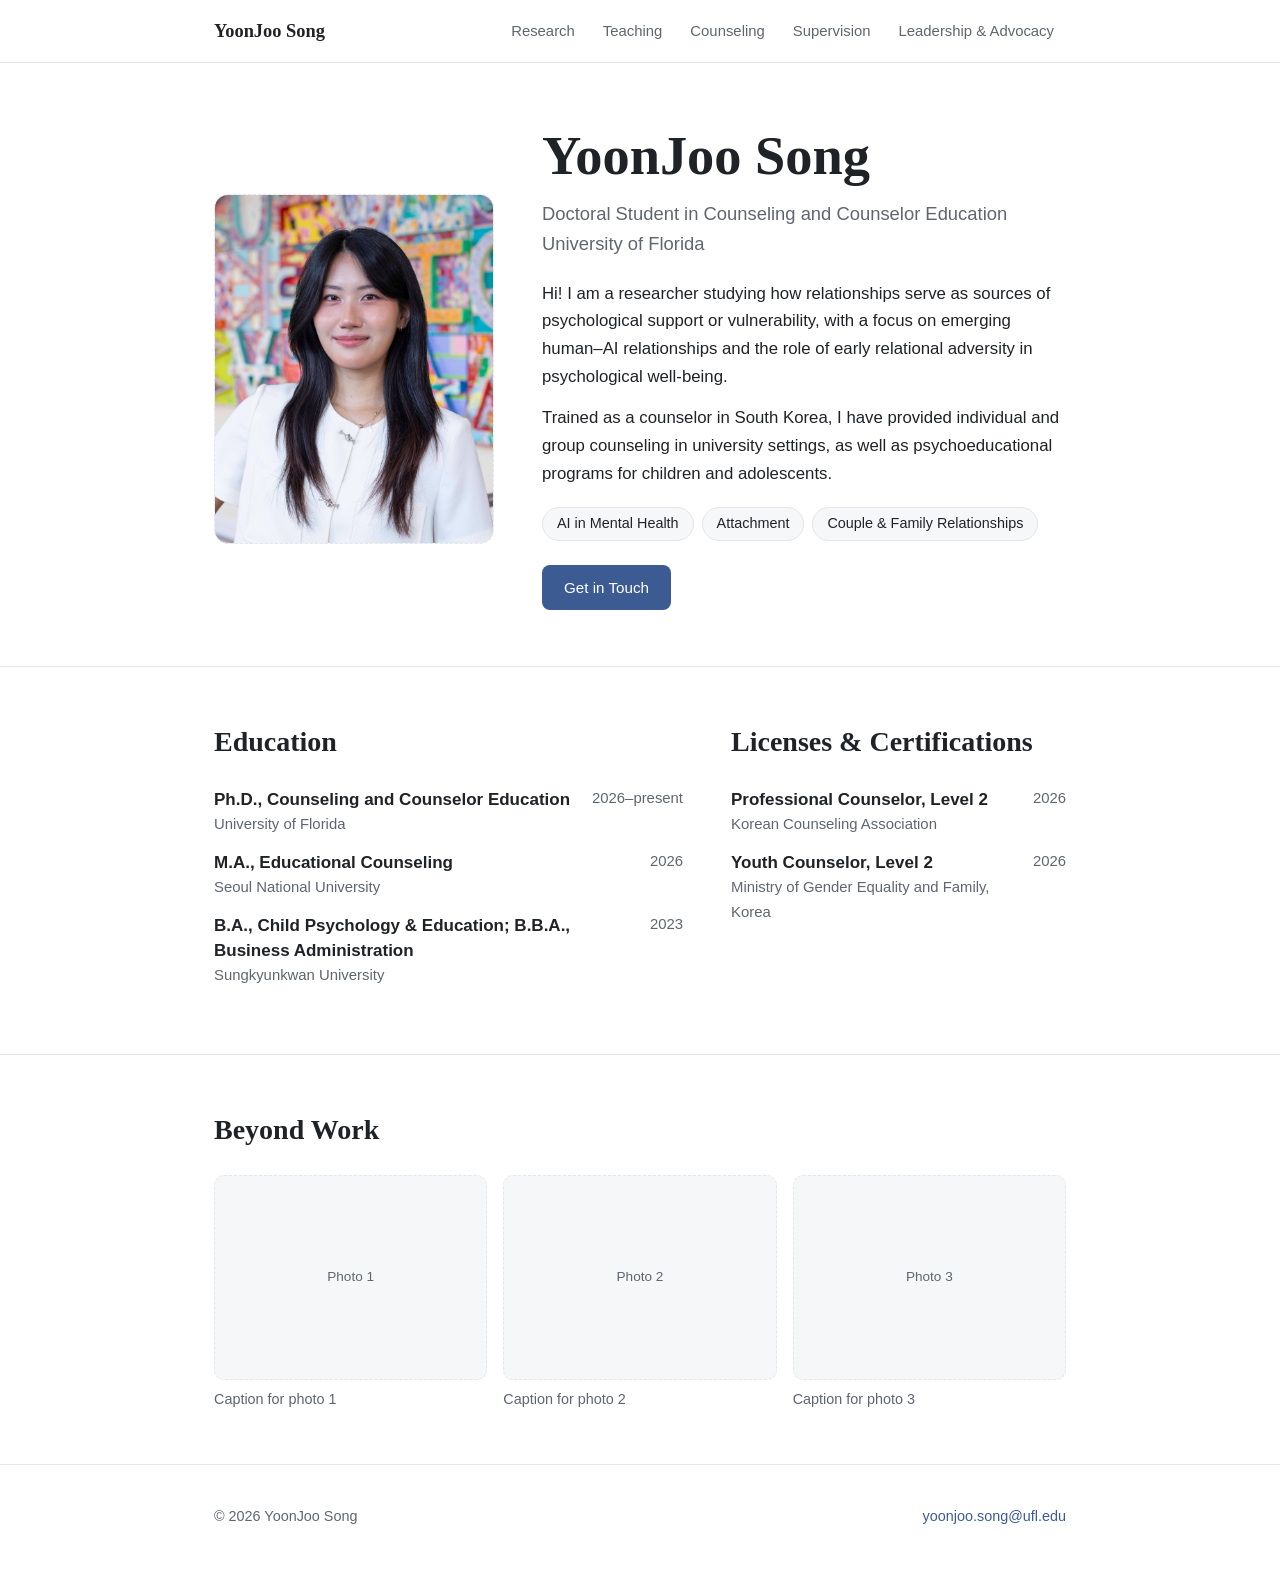
==== index.html @ cb29a77c "Home: move Education and Licenses below intro; add greeting and counseling background Youth Counselo" ====
<!DOCTYPE html>
<html lang="en">
<head>
  <meta charset="UTF-8">
  <meta name="viewport" content="width=device-width, initial-scale=1.0">
  <title>YoonJoo Song | Counseling and Counselor Education</title>
  <meta name="description" content="YoonJoo Song, doctoral student in Counseling and Counselor Education at the University of Florida. Research on AI in mental health, attachment, and couple and family relationships.">
  <link rel="stylesheet" href="style.css">
</head>
<body>

  <nav>
    <div class="wrap">
      <a class="brand" href="index.html">YoonJoo Song</a>
      <ul>
        <li><a href="research.html">Research</a></li>
        <li><a href="teaching.html">Teaching</a></li>
        <li><a href="counseling.html">Counseling</a></li>
        <li><a href="supervision.html">Supervision</a></li>
        <li><a href="leadership.html">Leadership &amp; Advocacy</a></li>
      </ul>
    </div>
  </nav>

  <!-- ===== HERO: headshot (left) + name and introduction (right) ===== -->
  <header class="hero">
    <div class="wrap hero-grid">
      <!-- Headshot: upload your photo to this repository as headshot.jpg -->
      <div class="photo headshot">Headshot
        <img src="headshot.jpg" alt="YoonJoo Song" onerror="this.remove()">
      </div>

      <div class="hero-text">
        <h1>YoonJoo Song</h1>
        <p class="role">Doctoral Student in Counseling and Counselor Education<br>University of Florida</p>
        <p class="statement">Hi! I am a researcher studying how relationships serve as sources of psychological support or vulnerability, with a focus on emerging human–AI relationships and the role of early relational adversity in psychological well-being.</p>
        <p class="statement">Trained as a counselor in South Korea, I have provided individual and group counseling in university settings, as well as psychoeducational programs for children and adolescents.</p>
        <div class="tags">
          <span class="tag">AI in Mental Health</span>
          <span class="tag">Attachment</span>
          <span class="tag">Couple &amp; Family Relationships</span>
        </div>
        <a class="btn" href="mailto:yoonjoo.song@ufl.edu">Get in Touch</a>
      </div>
    </div>
  </header>

  <main>

    <!-- ===== CV SUMMARY: copy a <li> to add a line ===== -->
    <section id="credentials">
      <div class="wrap cv-summary">
        <div>
          <h2>Education</h2>
          <ul>
            <li><div><strong>Ph.D., Counseling and Counselor Education</strong><span>University of Florida</span></div><span class="year">2026–present</span></li>
            <li><div><strong>M.A., Educational Counseling</strong><span>Seoul National University</span></div><span class="year">2026</span></li>
            <li><div><strong>B.A., Child Psychology &amp; Education; B.B.A., Business Administration</strong><span>Sungkyunkwan University</span></div><span class="year">2023</span></li>
          </ul>
        </div>
        <div>
          <h2>Licenses &amp; Certifications</h2>
          <ul>
            <li><div><strong>Professional Counselor, Level 2</strong><span>Korean Counseling Association</span></div><span class="year">2026</span></li>
            <li><div><strong>Youth Counselor, Level 2</strong><span>Ministry of Gender Equality and Family, Korea</span></div><span class="year">2026</span></li>
          </ul>
        </div>
      </div>
    </section>

    <!-- ===== GALLERY: upload photos to this repository as photo1.jpg, photo2.jpg ... and edit the captions ===== -->
    <section id="gallery">
      <div class="wrap">
        <h2>Beyond Work</h2>
        <div class="gallery">
          <figure>
            <div class="photo">Photo 1<img src="photo1.jpg" alt="" onerror="this.remove()"></div>
            <figcaption>Caption for photo 1</figcaption>
          </figure>
          <figure>
            <div class="photo">Photo 2<img src="photo2.jpg" alt="" onerror="this.remove()"></div>
            <figcaption>Caption for photo 2</figcaption>
          </figure>
          <figure>
            <div class="photo">Photo 3<img src="photo3.jpg" alt="" onerror="this.remove()"></div>
            <figcaption>Caption for photo 3</figcaption>
          </figure>
        </div>
      </div>
    </section>

  </main>

  <footer>
    <div class="wrap">
      <span>© 2026 YoonJoo Song</span>
      <a href="mailto:yoonjoo.song@ufl.edu">yoonjoo.song@ufl.edu</a>
    </div>
  </footer>

</body>
</html>
---- style.css ----
/* ===== Theme: change these values to restyle the whole site ===== */
:root {
  --bg: #ffffff;
  --bg-soft: #f6f7f9;
  --text: #1f2328;
  --muted: #5f6670;
  --accent: #3b5b92;
  --line: #e3e6ea;
  --font-body: -apple-system, BlinkMacSystemFont, "Segoe UI", Roboto, "Helvetica Neue", Arial, sans-serif;
  --font-head: Georgia, "Times New Roman", serif;
  --max: 900px;
}

* { box-sizing: border-box; }
body { min-height: 100vh; display: flex; flex-direction: column; margin: 0; background: var(--bg); color: var(--text); font-family: var(--font-body); font-size: 17px; line-height: 1.65; }
a { color: var(--accent); text-decoration: none; }
a:hover { text-decoration: underline; }
.wrap { max-width: var(--max); margin: 0 auto; padding: 0 24px; }

/* ----- Top tabs ----- */
nav { position: sticky; top: 0; z-index: 10; background: rgba(255,255,255,0.94); backdrop-filter: blur(8px); border-bottom: 1px solid var(--line); }
nav .wrap { display: flex; align-items: center; justify-content: space-between; min-height: 62px; gap: 20px; }
nav .brand { font-family: var(--font-head); font-weight: 700; font-size: 1.15rem; color: var(--text); white-space: nowrap; }
nav .brand:hover { text-decoration: none; }
nav ul { list-style: none; display: flex; gap: 4px; margin: 0; padding: 0; overflow-x: auto; }
nav ul a { display: block; padding: 8px 12px; border-radius: 6px; color: var(--muted); font-size: 0.93rem; white-space: nowrap; }
nav ul a:hover { color: var(--accent); background: var(--bg-soft); text-decoration: none; }
nav ul a.active { color: var(--accent); font-weight: 600; background: var(--bg-soft); }

/* ----- Photo placeholders (shown until the image file exists) ----- */
.photo { position: relative; overflow: hidden; background: var(--bg-soft); border: 1px dashed var(--line); display: flex; align-items: center; justify-content: center; color: var(--muted); font-size: 0.85rem; text-align: center; }
.photo img { position: absolute; inset: 0; width: 100%; height: 100%; object-fit: cover; }

/* ----- Home: hero ----- */
.hero { padding: 64px 0 56px; }
.hero-grid { display: grid; grid-template-columns: 280px 1fr; column-gap: 48px; row-gap: 28px; align-items: center; }
.headshot { width: 100%; aspect-ratio: 4 / 5; border-radius: 14px; }
.statement { font-size: 1.05rem; margin: 0 0 14px; }
.hero-text .tags { margin-top: 20px; }
.cv-summary { display: grid; grid-template-columns: 1.4fr 1fr; gap: 48px; }
.cv-summary ul { list-style: none; margin: 0; padding: 0; }
.cv-summary li { display: flex; justify-content: space-between; gap: 16px; margin-bottom: 14px; line-height: 1.45; }
.cv-summary li strong { display: block; font-weight: 600; }
.cv-summary li div span { color: var(--muted); font-size: 0.93rem; }
.cv-summary .year { color: var(--muted); font-size: 0.93rem; white-space: nowrap; }
.hero h1 { font-family: var(--font-head); font-size: clamp(2.4rem, 6vw, 3.4rem); line-height: 1.1; margin: 0 0 12px; }
.hero .role { font-size: 1.15rem; color: var(--muted); margin: 0 0 20px; }
.tags { display: flex; flex-wrap: wrap; gap: 8px; margin-bottom: 24px; }
.tag { background: var(--bg-soft); border: 1px solid var(--line); border-radius: 999px; padding: 4px 14px; font-size: 0.9rem; }
.btn { display: inline-block; padding: 10px 22px; border-radius: 8px; background: var(--accent); color: #fff; font-size: 0.95rem; }
.btn:hover { text-decoration: none; opacity: 0.88; }

/* ----- Sections ----- */
section { padding: 52px 0; border-top: 1px solid var(--line); }
section h2 { font-family: var(--font-head); font-size: 1.75rem; margin: 0 0 22px; }

/* Gallery */
.gallery { display: grid; grid-template-columns: repeat(auto-fill, minmax(250px, 1fr)); gap: 16px; }
.gallery figure { margin: 0; }
.gallery .photo { aspect-ratio: 4 / 3; border-radius: 10px; }
.gallery figcaption { font-size: 0.9rem; color: var(--muted); margin-top: 8px; }

/* ----- Subpages ----- */
.page-head { padding: 64px 0 36px; }
.page-head h1 { font-family: var(--font-head); font-size: clamp(2.2rem, 5vw, 3rem); margin: 0 0 10px; }
.page-head p { color: var(--muted); margin: 0; font-size: 1.1rem; }
.placeholder { color: var(--muted); background: var(--bg-soft); border-radius: 10px; padding: 28px; text-align: center; }

/* Entry format for subpage content */
.entry { margin-bottom: 26px; }
.entry-head { display: flex; justify-content: space-between; align-items: baseline; gap: 16px; }
.entry-title { font-weight: 600; flex: 1 1 0; min-width: 0; }
.date { color: var(--muted); font-size: 0.9rem; white-space: nowrap; flex-shrink: 0; }
.entry-sub { color: var(--muted); font-size: 0.95rem; }
.entry ul { margin: 6px 0 0; padding-left: 20px; }

/* ----- Footer ----- */
footer { padding: 40px 0 56px; border-top: 1px solid var(--line); color: var(--muted); font-size: 0.9rem; }
footer .wrap { display: flex; justify-content: space-between; flex-wrap: wrap; gap: 8px; }

/* ----- Mobile ----- */
@media (max-width: 720px) {
  body { font-size: 16px; }
  nav .wrap { flex-direction: column; align-items: flex-start; gap: 0; padding-top: 10px; }
  nav ul { width: 100%; padding-bottom: 6px; }
  nav ul a { padding: 8px 10px; }
  .hero { padding: 40px 0 40px; }
  .hero-grid { grid-template-columns: 1fr; }
  .cv-summary { grid-template-columns: 1fr; gap: 28px; }
  .hero-text { text-align: center; }
  .statement { text-align: left; }
  .headshot { width: 240px; margin: 0 auto; }
  .tags { justify-content: center; }
  .entry-head { flex-direction: column; gap: 0; }
  .entry-title { flex: none; }
}
main { flex: 1; }
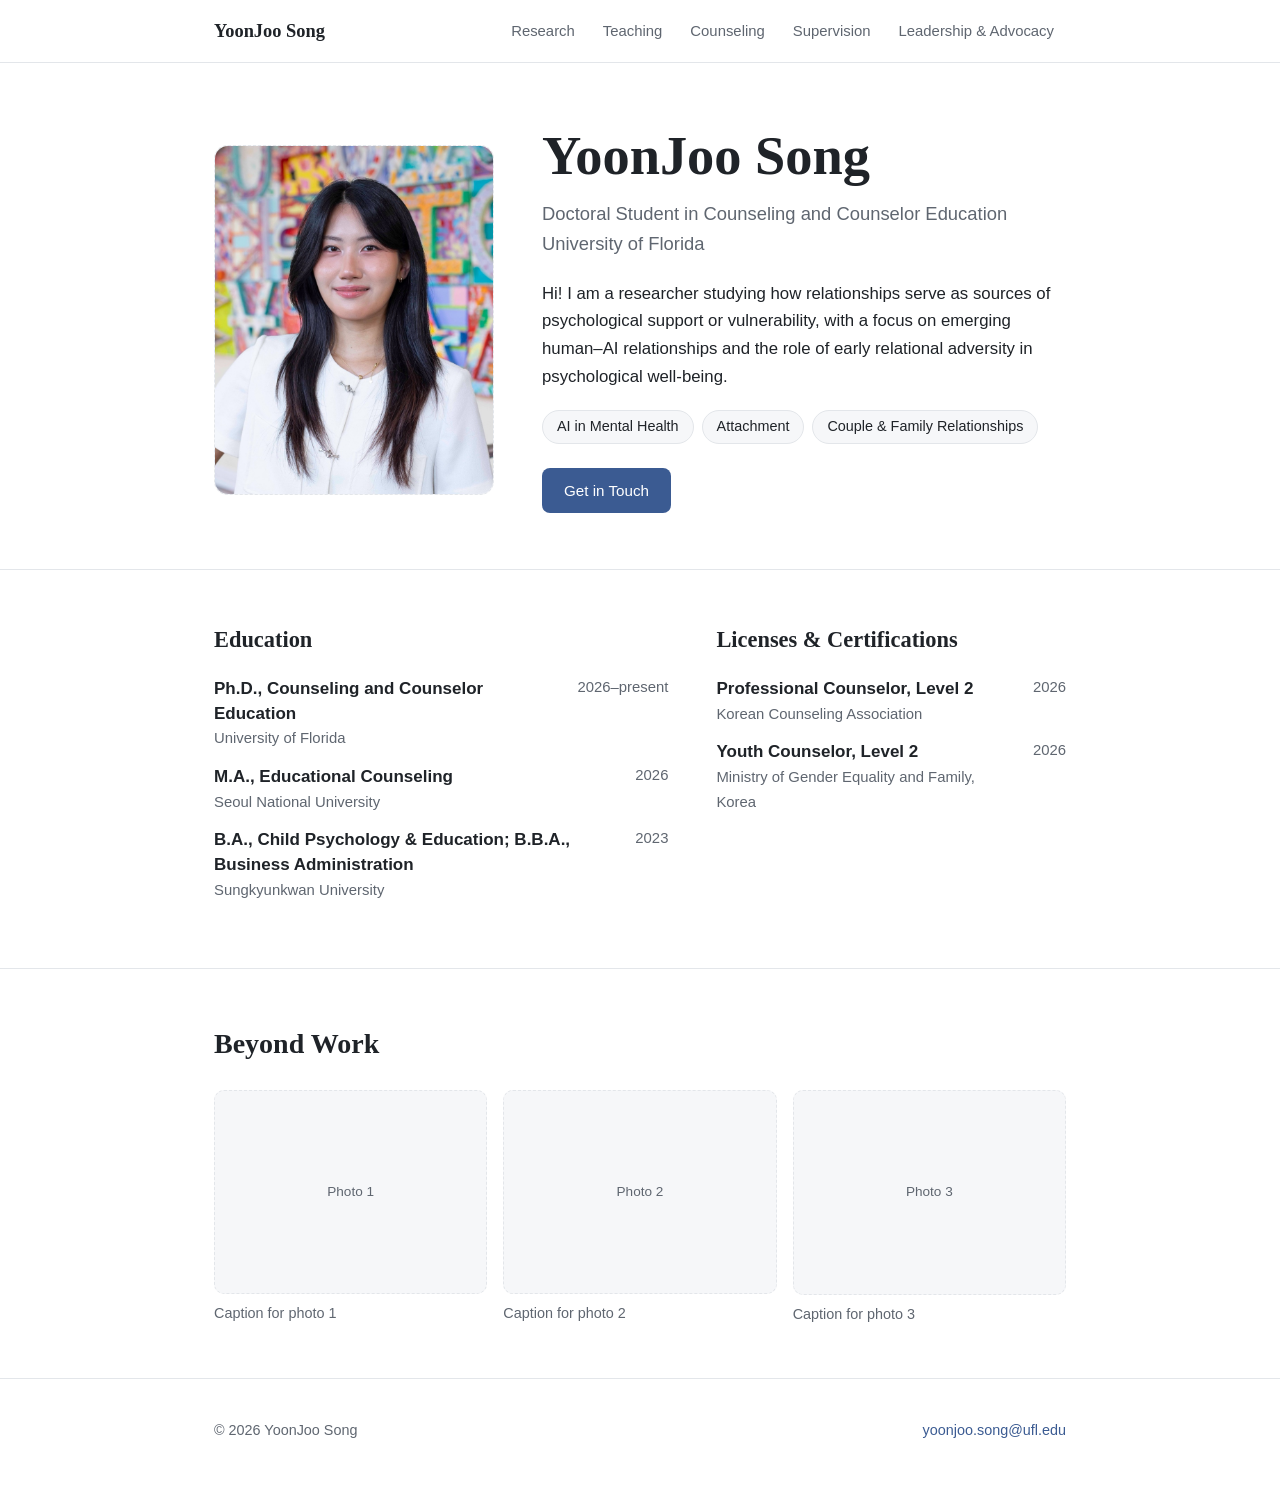
==== commit 19695d5f: "Home: keep only the first intro paragraph Co-Authored-By: Claude Opus 5.5 <noreply@anthropic.com>" ====
--- a/index.html
+++ b/index.html
@@ -34,7 +34,6 @@
         <h1>YoonJoo Song</h1>
         <p class="role">Doctoral Student in Counseling and Counselor Education<br>University of Florida</p>
         <p class="statement">Hi! I am a researcher studying how relationships serve as sources of psychological support or vulnerability, with a focus on emerging human–AI relationships and the role of early relational adversity in psychological well-being.</p>
-        <p class="statement">Trained as a counselor in South Korea, I have provided individual and group counseling in university settings, as well as psychoeducational programs for children and adolescents.</p>
         <div class="tags">
           <span class="tag">AI in Mental Health</span>
           <span class="tag">Attachment</span>
--- a/style.css
+++ b/style.css
@@ -37,7 +37,8 @@
 .headshot { width: 100%; aspect-ratio: 4 / 5; border-radius: 14px; }
 .statement { font-size: 1.05rem; margin: 0 0 14px; }
 .hero-text .tags { margin-top: 20px; }
-.cv-summary { display: grid; grid-template-columns: 1.4fr 1fr; gap: 48px; }
+.cv-summary { display: grid; grid-template-columns: 1.3fr 1fr; gap: 48px; }
+.cv-summary h2 { font-size: 1.4rem; margin-bottom: 18px; }
 .cv-summary ul { list-style: none; margin: 0; padding: 0; }
 .cv-summary li { display: flex; justify-content: space-between; gap: 16px; margin-bottom: 14px; line-height: 1.45; }
 .cv-summary li strong { display: block; font-weight: 600; }
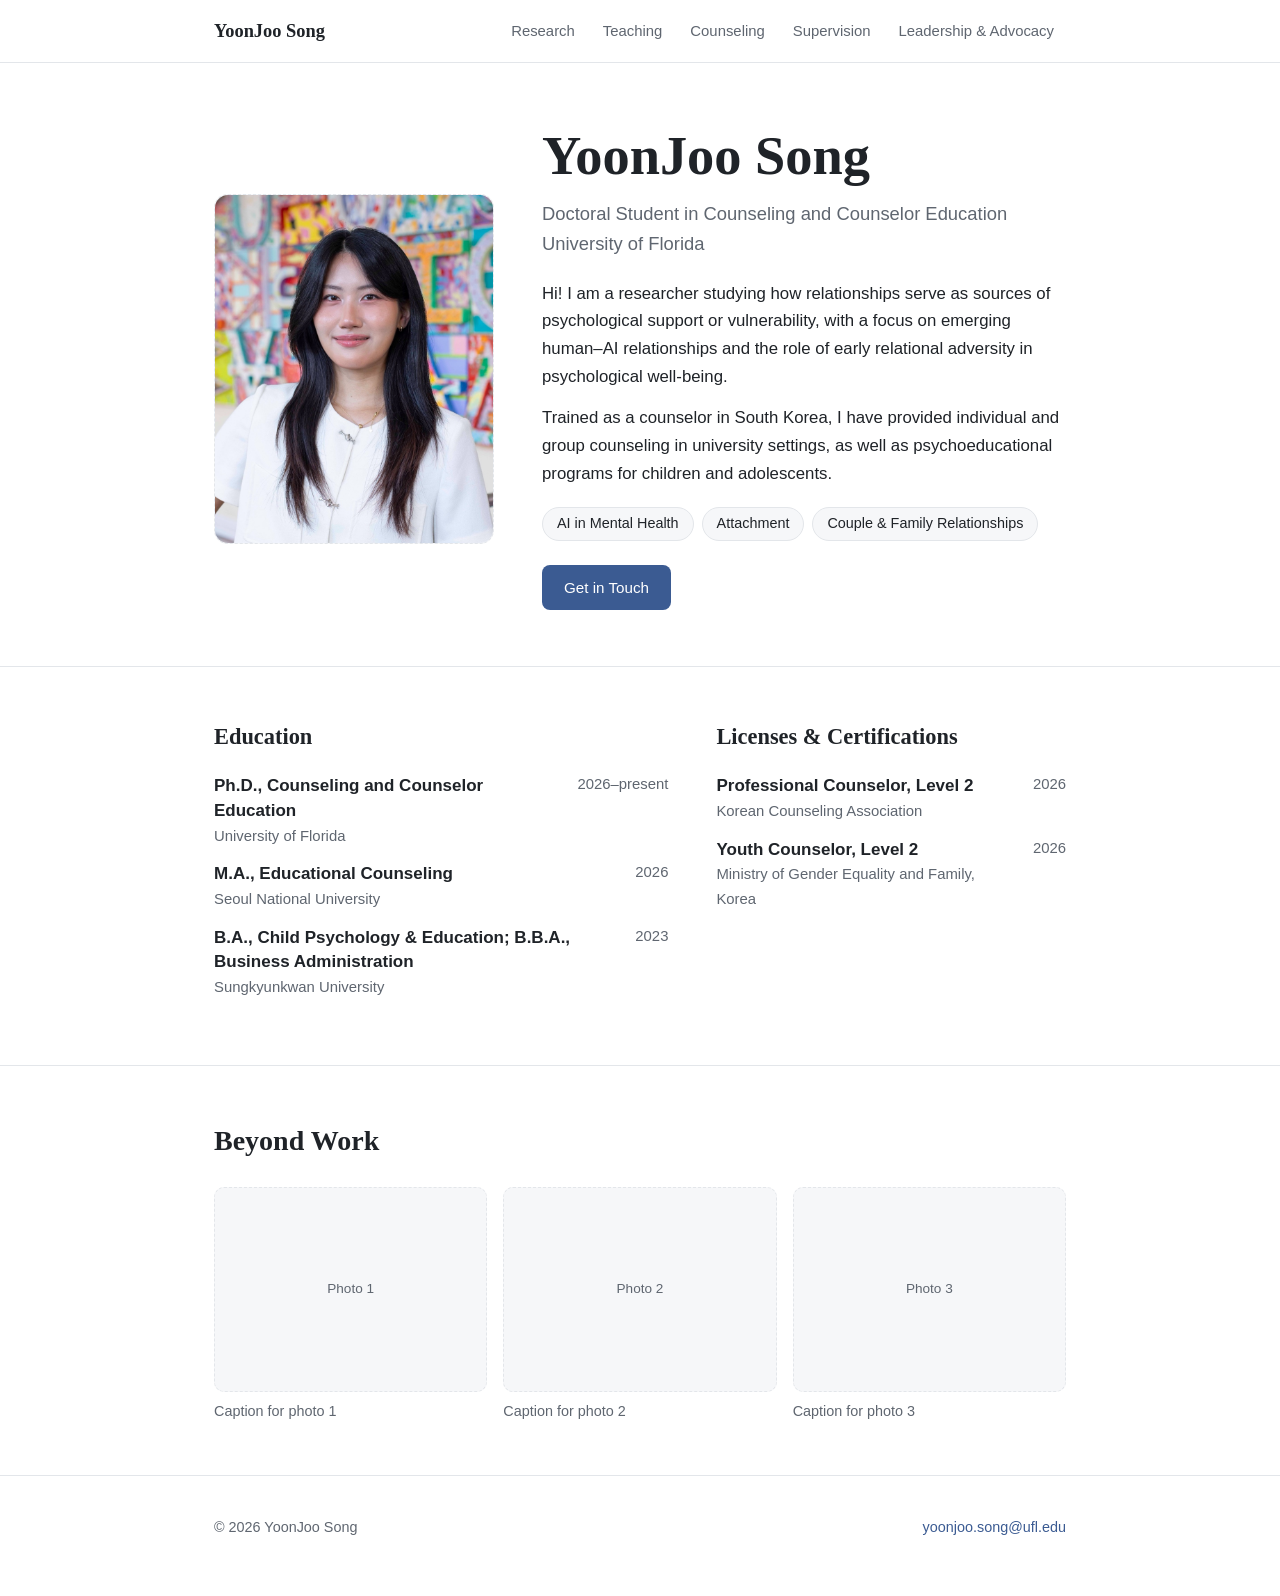
==== commit 4ccc1e49: "Restore second intro paragraph (counseling background) Co-Authored-By: Claude Opus 5.5 <noreply@anth" ====
--- a/index.html
+++ b/index.html
@@ -34,6 +34,7 @@
         <h1>YoonJoo Song</h1>
         <p class="role">Doctoral Student in Counseling and Counselor Education<br>University of Florida</p>
         <p class="statement">Hi! I am a researcher studying how relationships serve as sources of psychological support or vulnerability, with a focus on emerging human–AI relationships and the role of early relational adversity in psychological well-being.</p>
+        <p class="statement">Trained as a counselor in South Korea, I have provided individual and group counseling in university settings, as well as psychoeducational programs for children and adolescents.</p>
         <div class="tags">
           <span class="tag">AI in Mental Health</span>
           <span class="tag">Attachment</span>
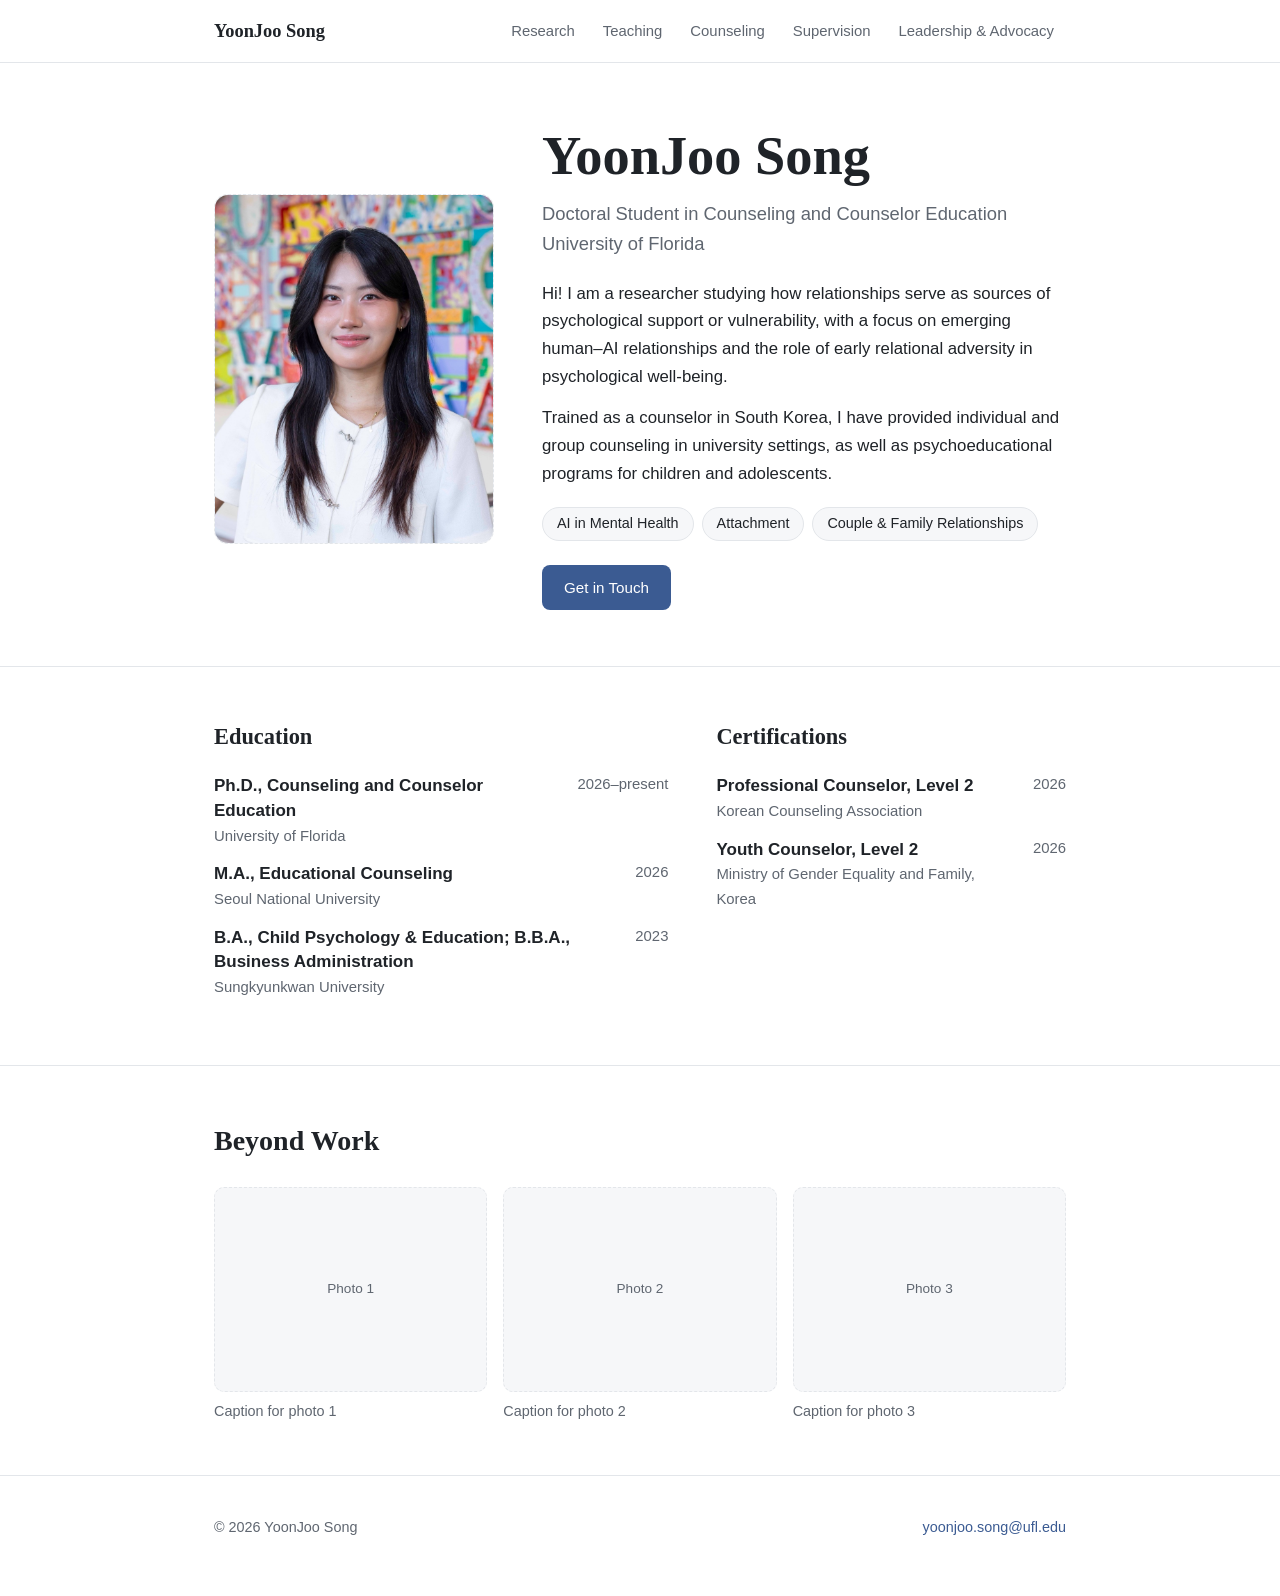
==== commit 826c3379: "Rename Licenses & Certifications heading to Certifications Co-Authored-By: Claude Opus 5.5 <noreply@" ====
--- a/index.html
+++ b/index.html
@@ -59,7 +59,7 @@
           </ul>
         </div>
         <div>
-          <h2>Licenses &amp; Certifications</h2>
+          <h2>Certifications</h2>
           <ul>
             <li><div><strong>Professional Counselor, Level 2</strong><span>Korean Counseling Association</span></div><span class="year">2026</span></li>
             <li><div><strong>Youth Counselor, Level 2</strong><span>Ministry of Gender Equality and Family, Korea</span></div><span class="year">2026</span></li>
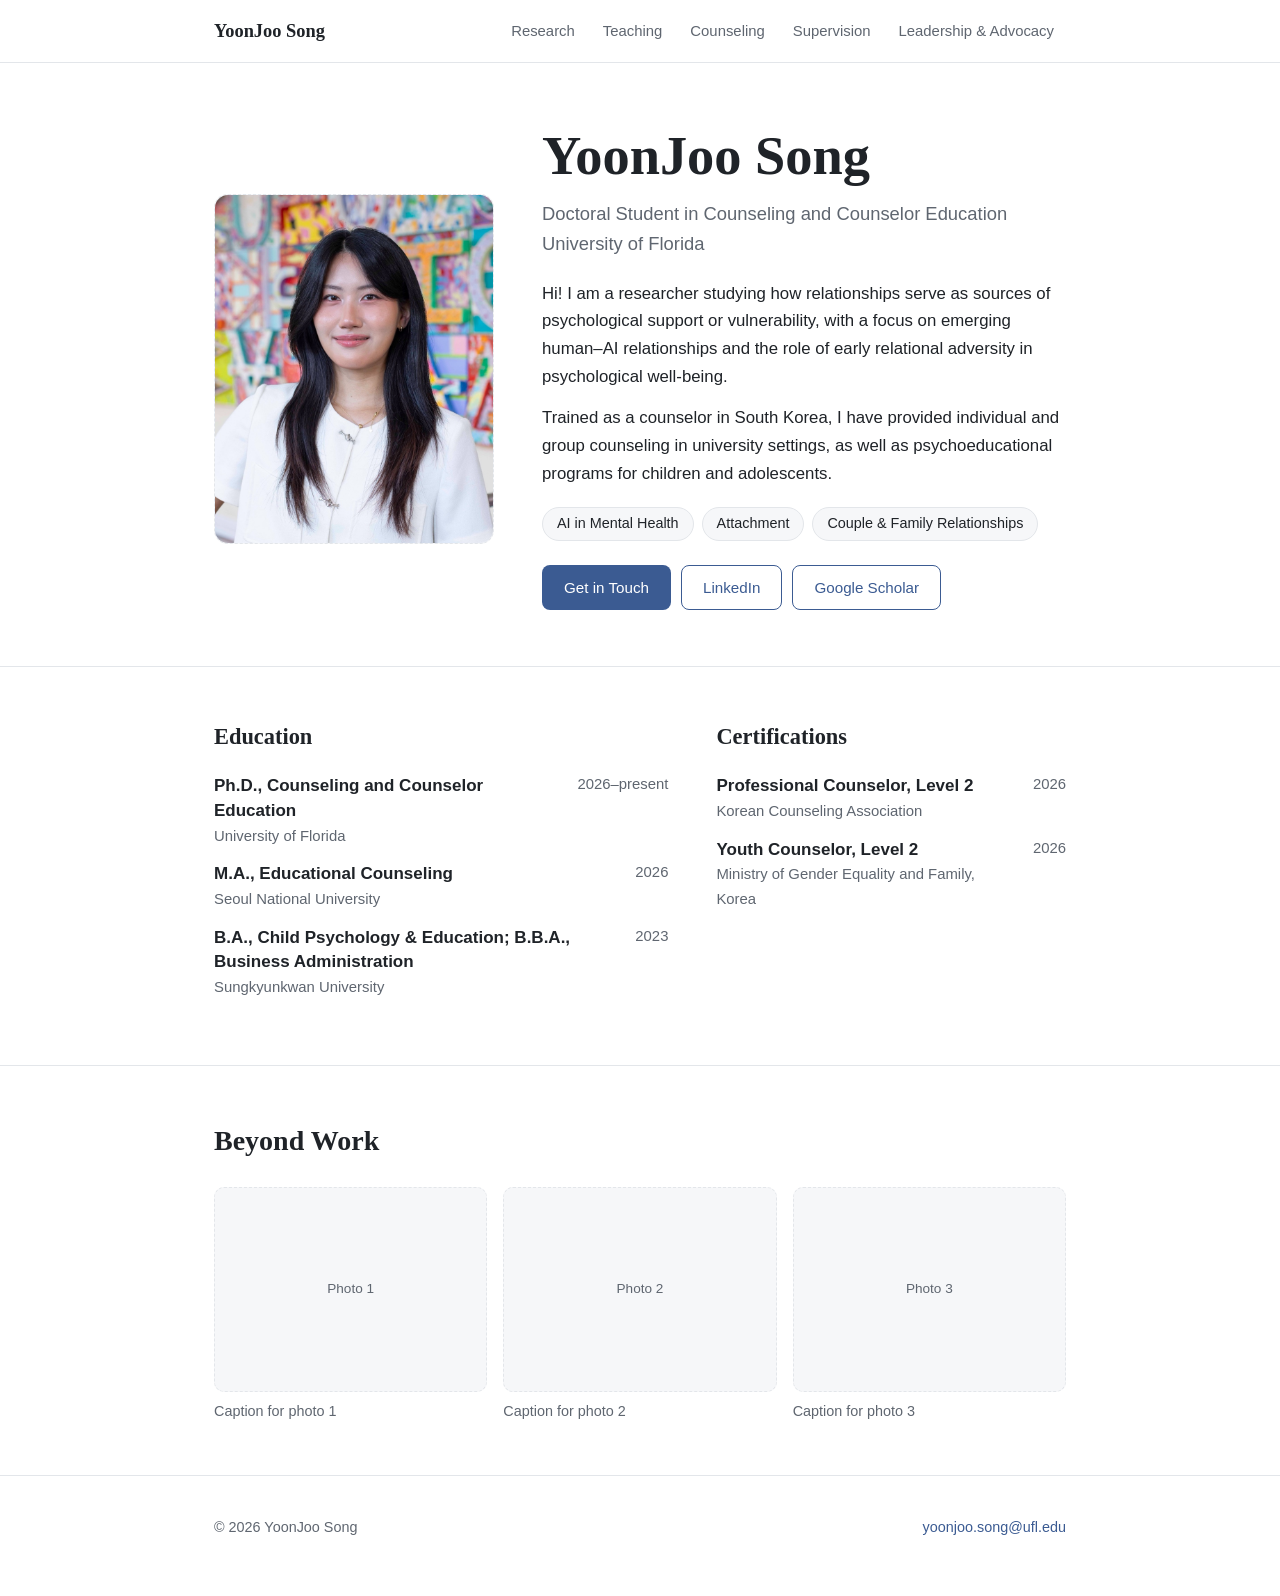
==== commit 1e7ec8a5: "Add LinkedIn and Google Scholar buttons next to Get in Touch Co-Authored-By: Claude Opus 5.5 <norepl" ====
--- a/index.html
+++ b/index.html
@@ -40,7 +40,11 @@
           <span class="tag">Attachment</span>
           <span class="tag">Couple &amp; Family Relationships</span>
         </div>
-        <a class="btn" href="mailto:yoonjoo.song@ufl.edu">Get in Touch</a>
+        <div class="actions">
+          <a class="btn" href="mailto:yoonjoo.song@ufl.edu">Get in Touch</a>
+          <a class="btn btn-outline" href="https://www.linkedin.com/in/yoonjoo-song-aa5520282/" target="_blank" rel="noopener">LinkedIn</a>
+          <a class="btn btn-outline" href="https://scholar.google.com/citations?user=vnjdIsEAAAAJ&amp;hl=en" target="_blank" rel="noopener">Google Scholar</a>
+        </div>
       </div>
     </div>
   </header>
--- a/style.css
+++ b/style.css
@@ -50,6 +50,9 @@
 .tag { background: var(--bg-soft); border: 1px solid var(--line); border-radius: 999px; padding: 4px 14px; font-size: 0.9rem; }
 .btn { display: inline-block; padding: 10px 22px; border-radius: 8px; background: var(--accent); color: #fff; font-size: 0.95rem; }
 .btn:hover { text-decoration: none; opacity: 0.88; }
+.actions { display: flex; flex-wrap: wrap; gap: 10px; }
+.btn-outline { background: transparent; color: var(--accent); border: 1px solid var(--accent); padding: 9px 21px; }
+.btn-outline:hover { background: var(--bg-soft); opacity: 1; }
 
 /* ----- Sections ----- */
 section { padding: 52px 0; border-top: 1px solid var(--line); }
@@ -92,6 +95,7 @@
   .statement { text-align: left; }
   .headshot { width: 240px; margin: 0 auto; }
   .tags { justify-content: center; }
+  .actions { justify-content: center; }
   .entry-head { flex-direction: column; gap: 0; }
   .entry-title { flex: none; }
 }
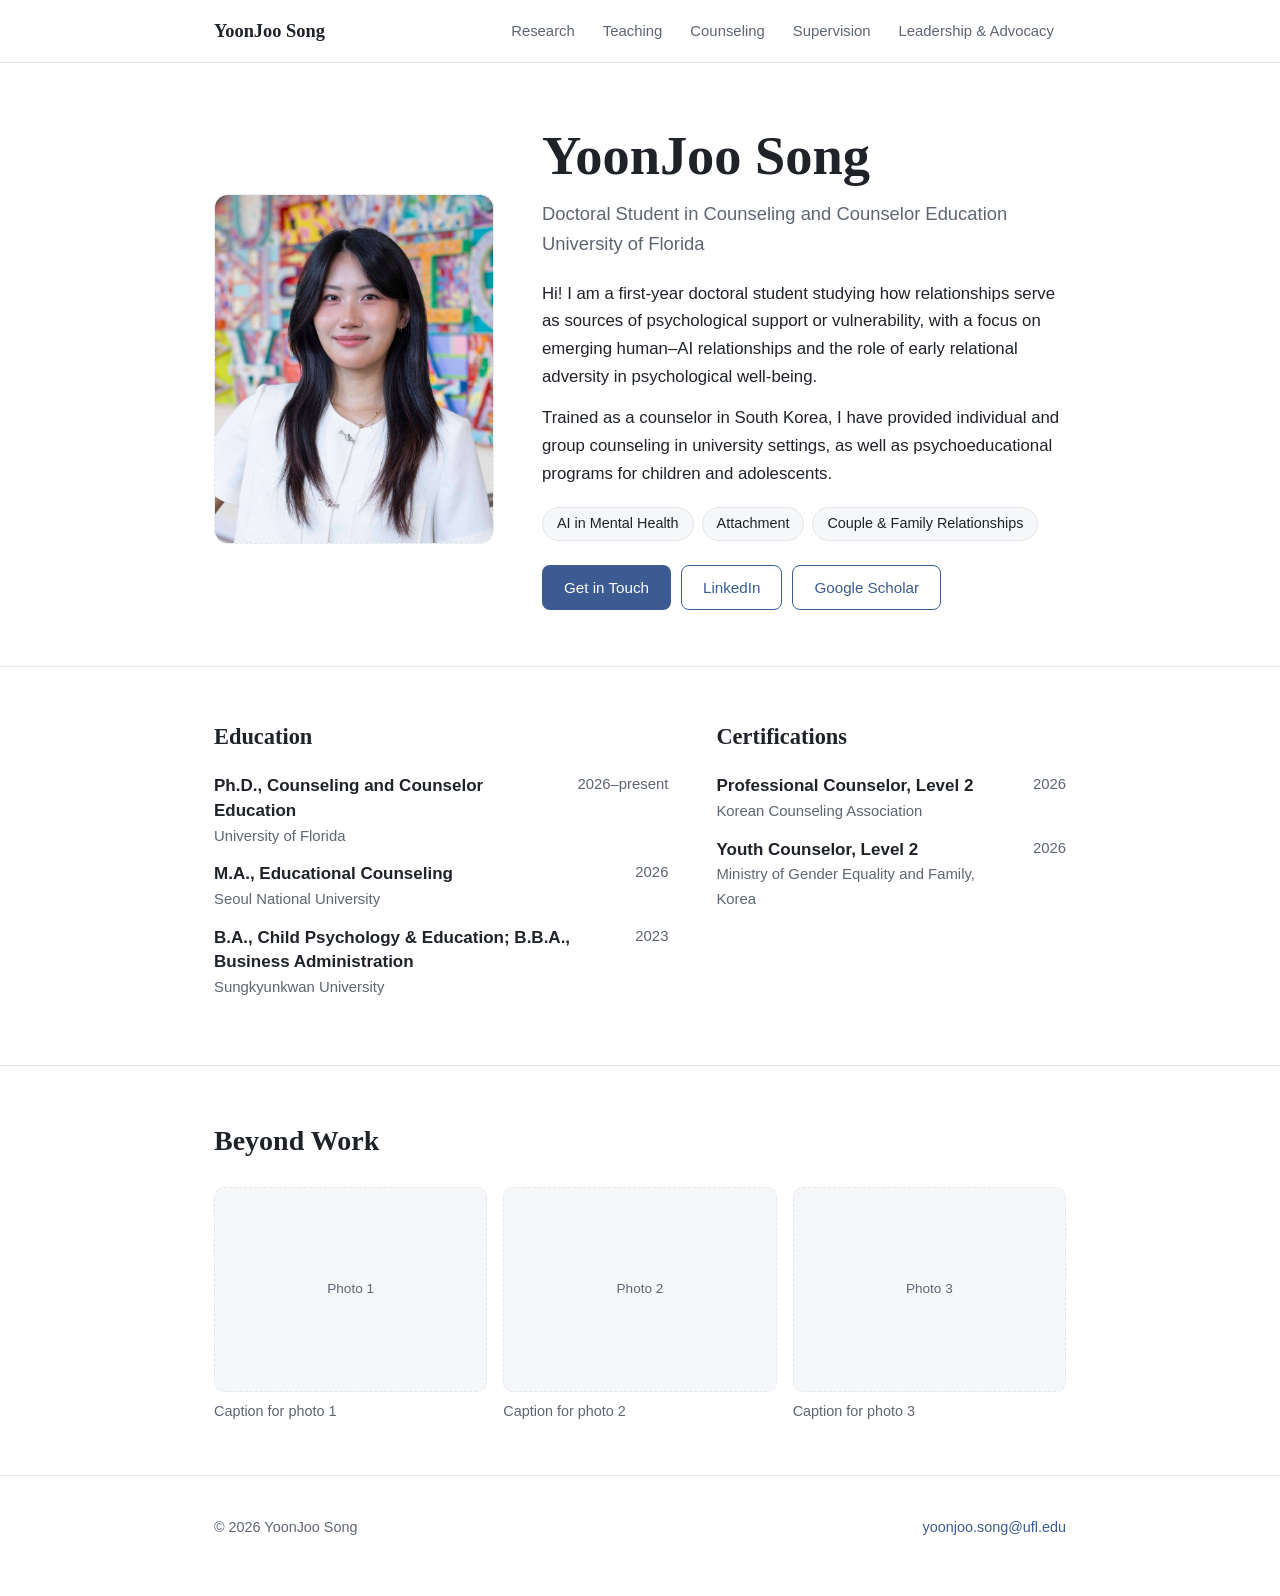
==== commit 21016cc1: "Intro: describe as first-year doctoral student Co-Authored-By: Claude Opus 5.5 <noreply@anthropic.co" ====
--- a/index.html
+++ b/index.html
@@ -33,7 +33,7 @@
       <div class="hero-text">
         <h1>YoonJoo Song</h1>
         <p class="role">Doctoral Student in Counseling and Counselor Education<br>University of Florida</p>
-        <p class="statement">Hi! I am a researcher studying how relationships serve as sources of psychological support or vulnerability, with a focus on emerging human–AI relationships and the role of early relational adversity in psychological well-being.</p>
+        <p class="statement">Hi! I am a first-year doctoral student studying how relationships serve as sources of psychological support or vulnerability, with a focus on emerging human–AI relationships and the role of early relational adversity in psychological well-being.</p>
         <p class="statement">Trained as a counselor in South Korea, I have provided individual and group counseling in university settings, as well as psychoeducational programs for children and adolescents.</p>
         <div class="tags">
           <span class="tag">AI in Mental Health</span>
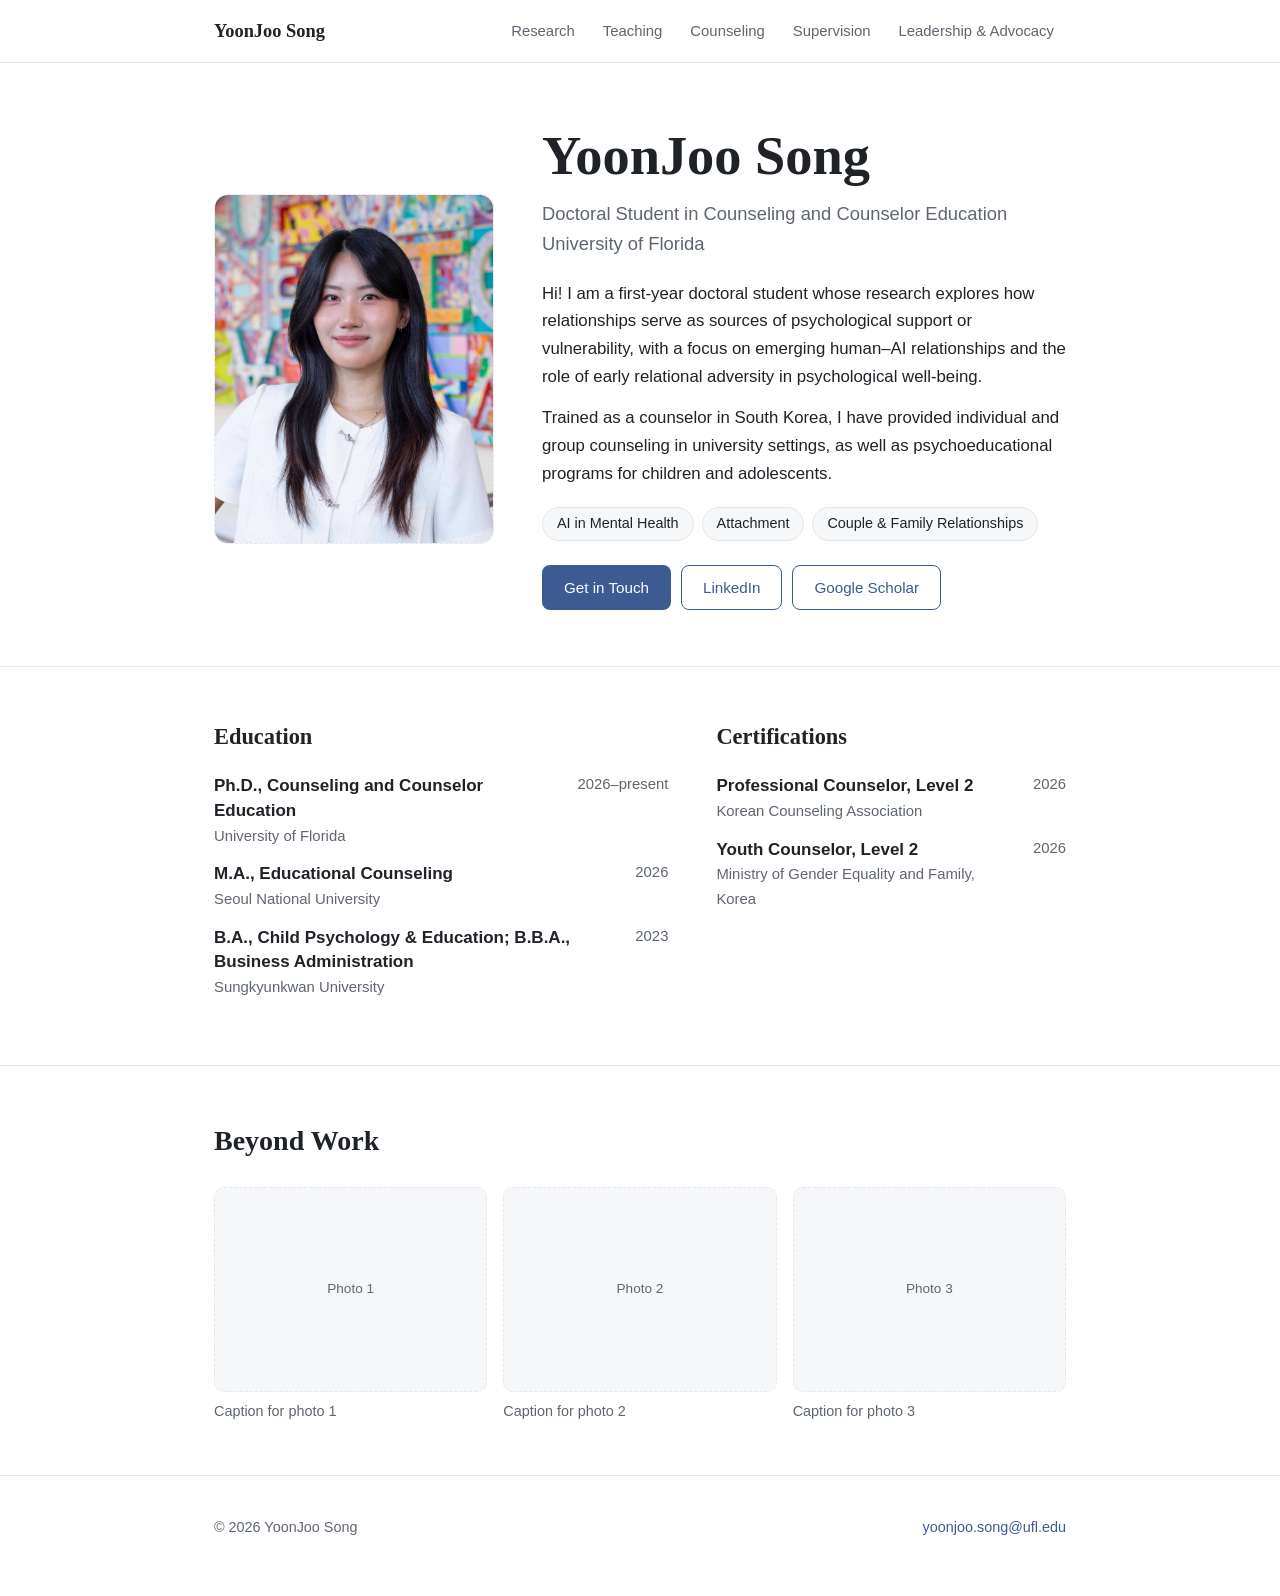
==== commit 9623580b: "Intro: 'whose research explores' instead of 'studying' Co-Authored-By: Claude Opus 5.5 <noreply@anth" ====
--- a/index.html
+++ b/index.html
@@ -33,7 +33,7 @@
       <div class="hero-text">
         <h1>YoonJoo Song</h1>
         <p class="role">Doctoral Student in Counseling and Counselor Education<br>University of Florida</p>
-        <p class="statement">Hi! I am a first-year doctoral student studying how relationships serve as sources of psychological support or vulnerability, with a focus on emerging human–AI relationships and the role of early relational adversity in psychological well-being.</p>
+        <p class="statement">Hi! I am a first-year doctoral student whose research explores how relationships serve as sources of psychological support or vulnerability, with a focus on emerging human–AI relationships and the role of early relational adversity in psychological well-being.</p>
         <p class="statement">Trained as a counselor in South Korea, I have provided individual and group counseling in university settings, as well as psychoeducational programs for children and adolescents.</p>
         <div class="tags">
           <span class="tag">AI in Mental Health</span>
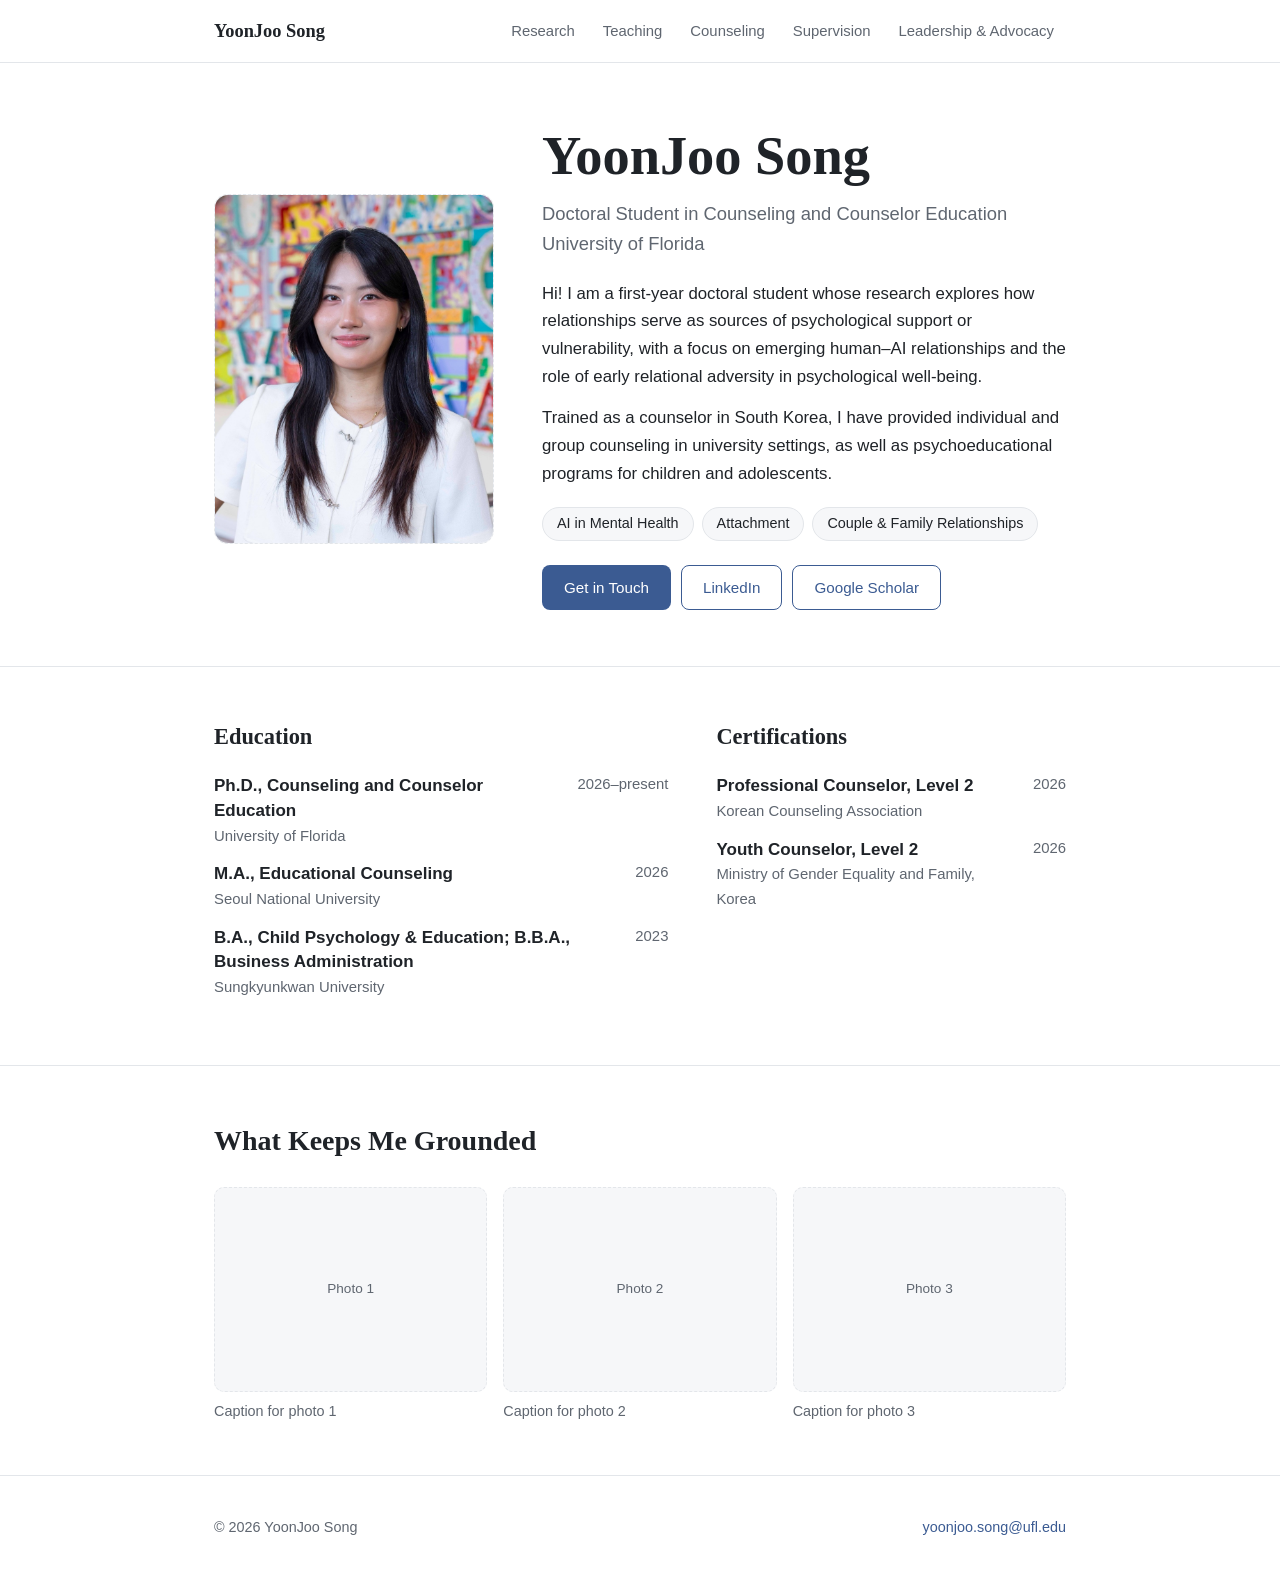
==== commit 4a1181e1: "Rename Beyond Work section to What Keeps Me Grounded Co-Authored-By: Claude Opus 5.5 <noreply@anthro" ====
--- a/index.html
+++ b/index.html
@@ -75,7 +75,7 @@
     <!-- ===== GALLERY: upload photos to this repository as photo1.jpg, photo2.jpg ... and edit the captions ===== -->
     <section id="gallery">
       <div class="wrap">
-        <h2>Beyond Work</h2>
+        <h2>What Keeps Me Grounded</h2>
         <div class="gallery">
           <figure>
             <div class="photo">Photo 1<img src="photo1.jpg" alt="" onerror="this.remove()"></div>
